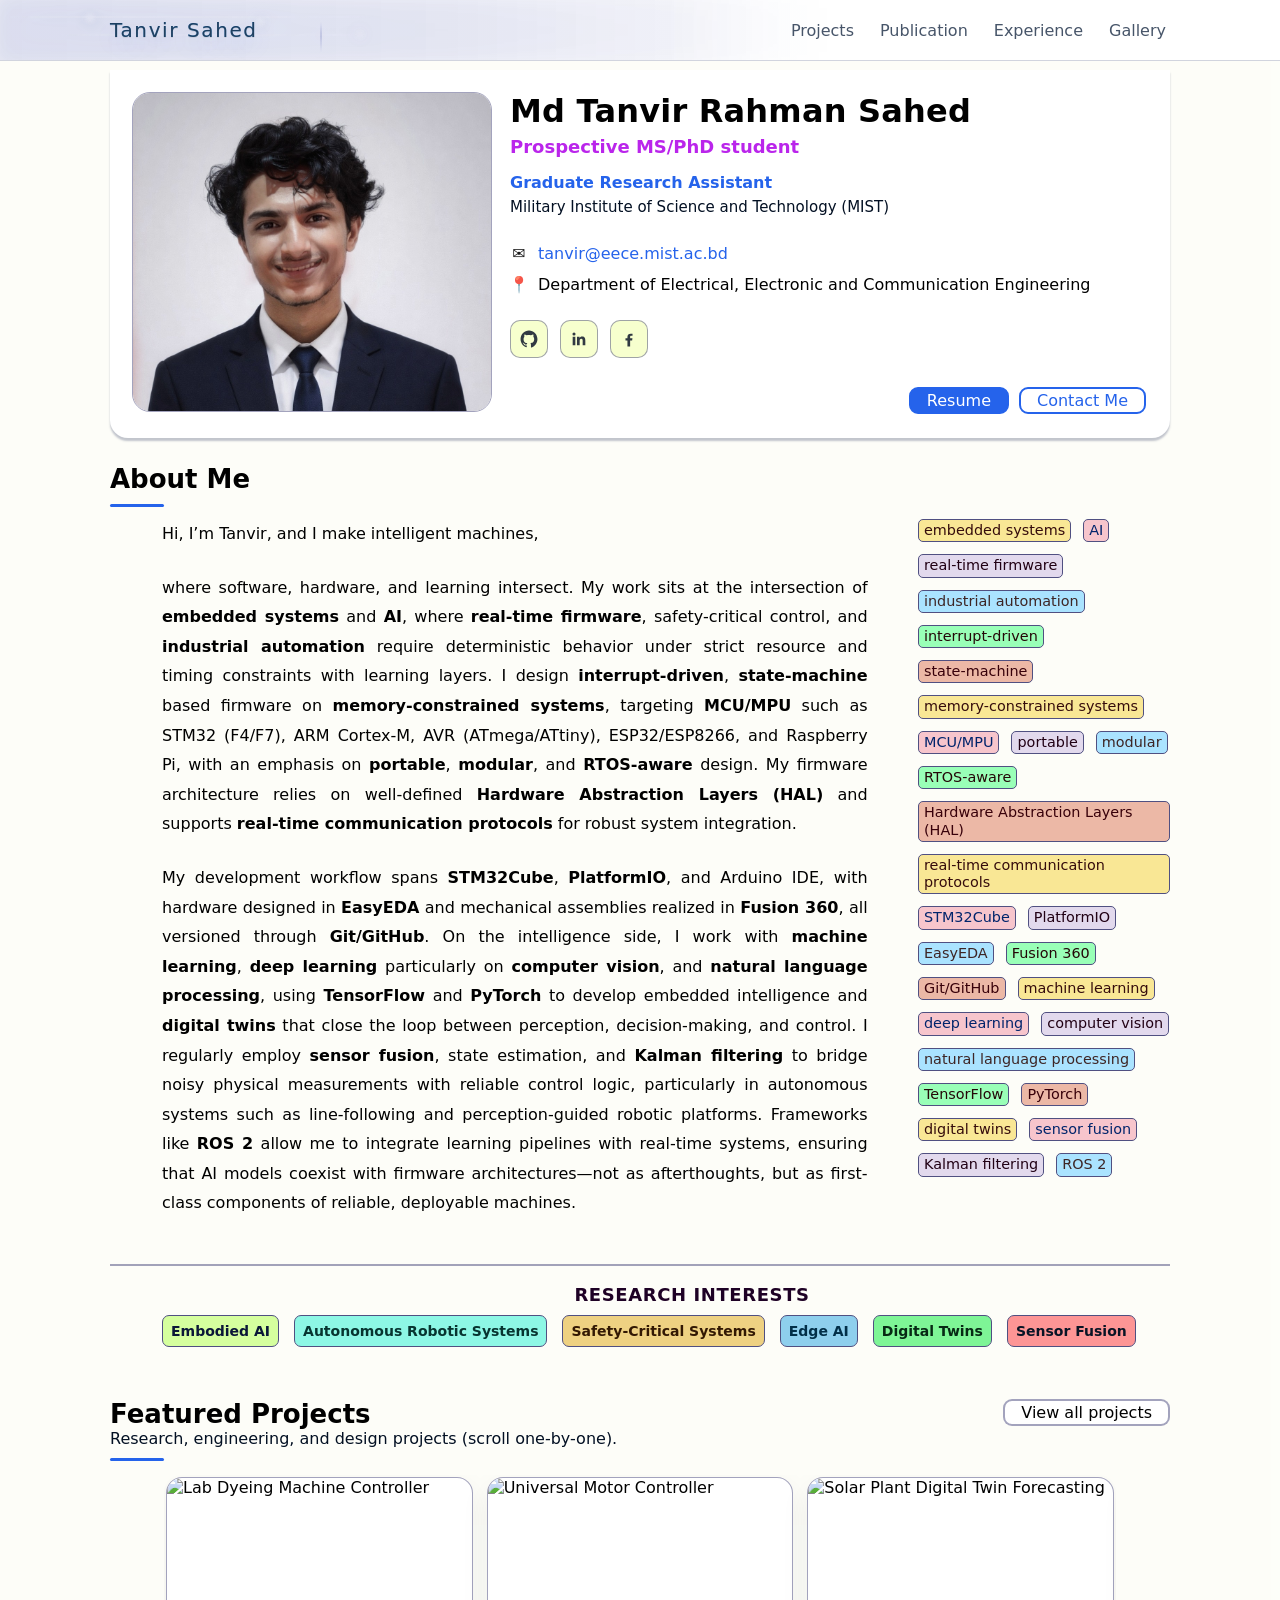
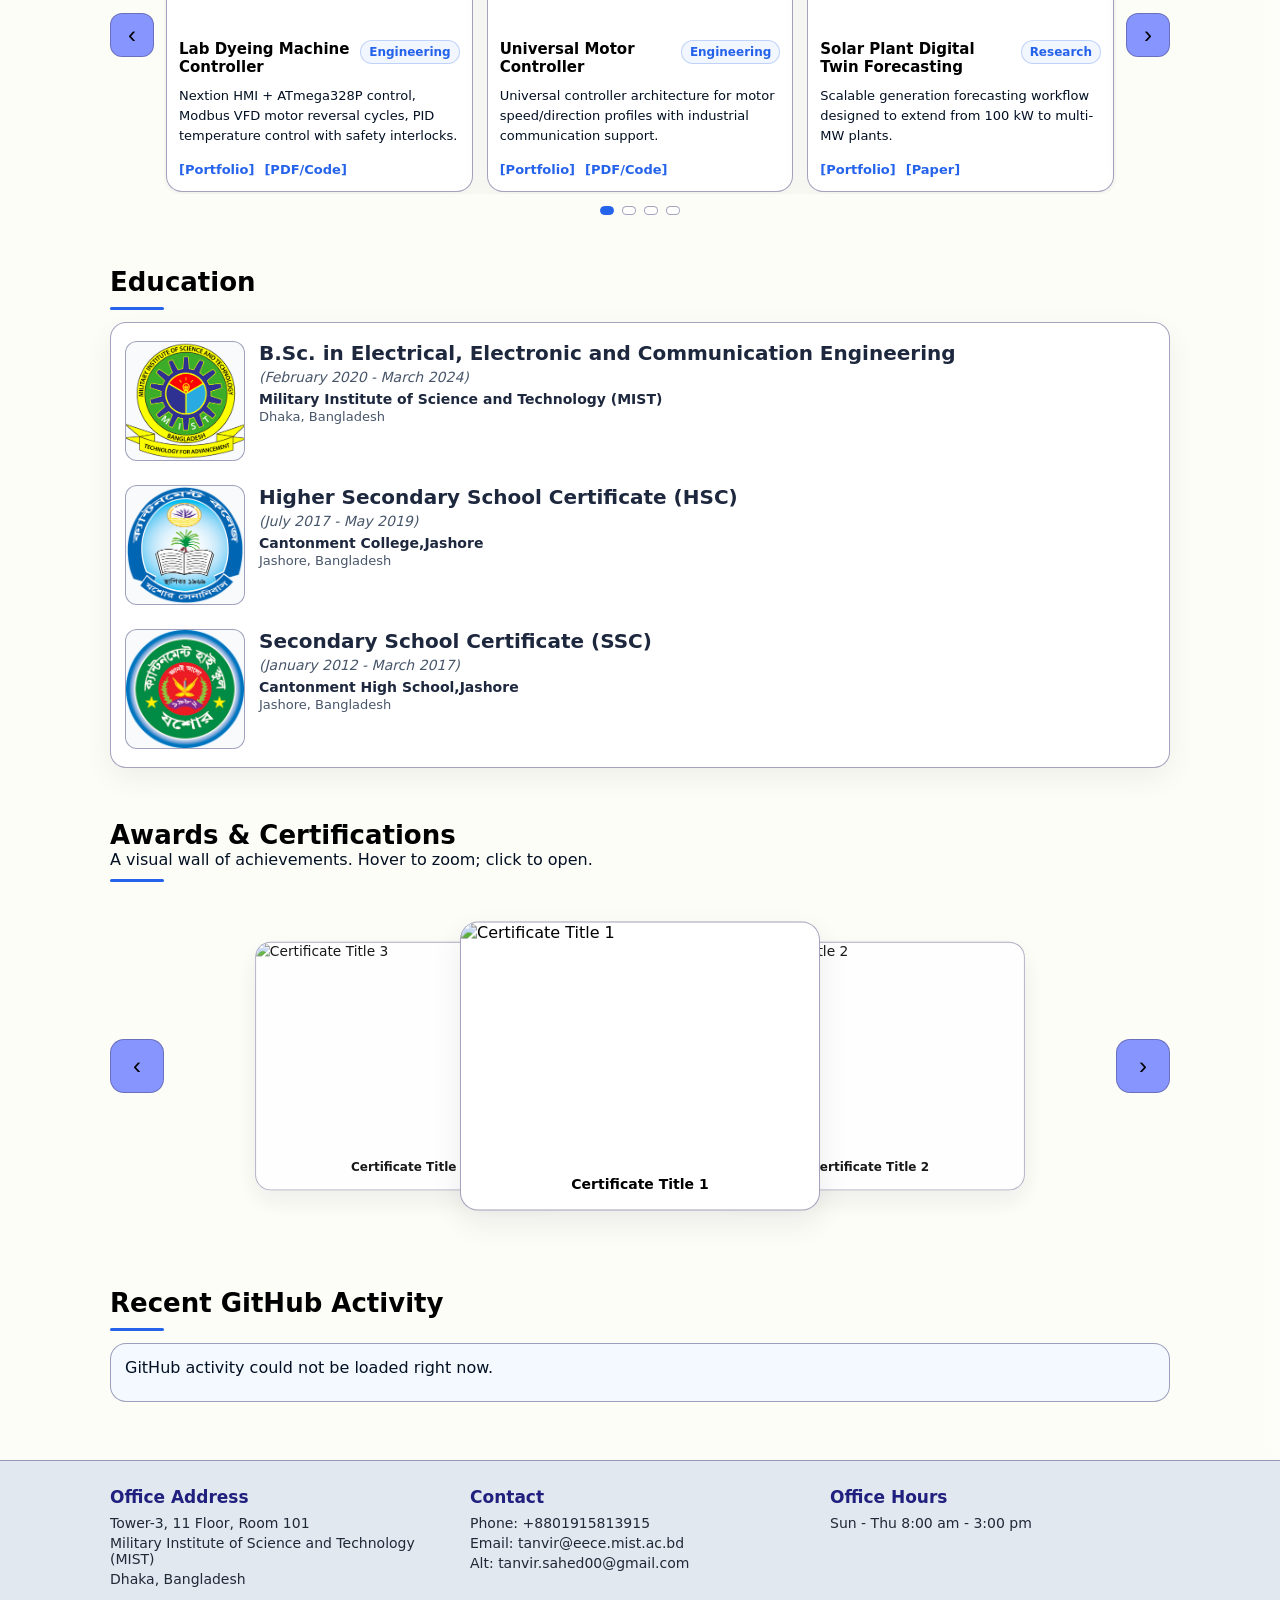
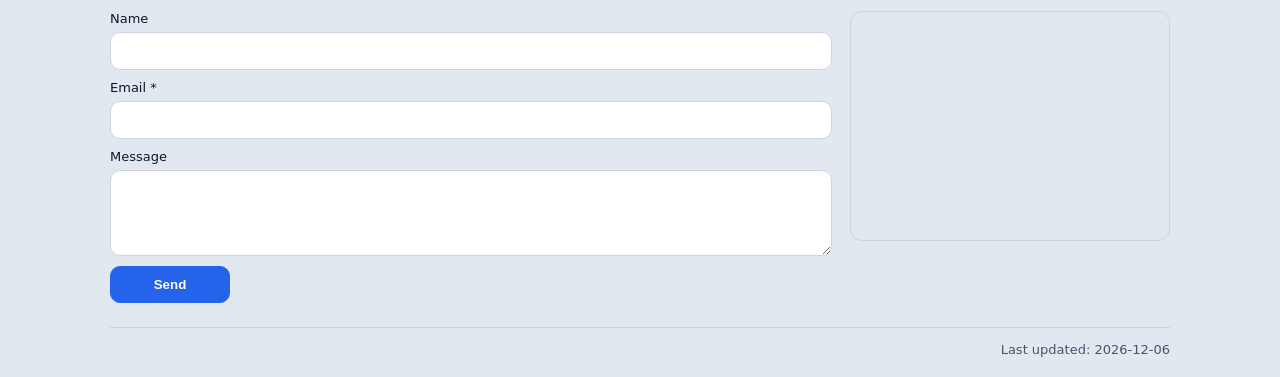
==== docs/index.html @ a4ec6428 "Initial commit from local project" ====
<!doctype html>
<html lang="en">
<head>
  <meta charset="utf-8" />
  <meta name="viewport" content="width=device-width, initial-scale=1" />
  <meta http-equiv="refresh" content="0; url=pages/home/home.html" />
  <title>Home</title>
  <link rel="canonical" href="pages/home/home.html" />
  <script>
    window.location.replace("pages/home/home.html");
  </script>
</head>
<body>
  <p>Redirecting to <a href="pages/home/home.html">Home</a>...</p>
</body>
</html>
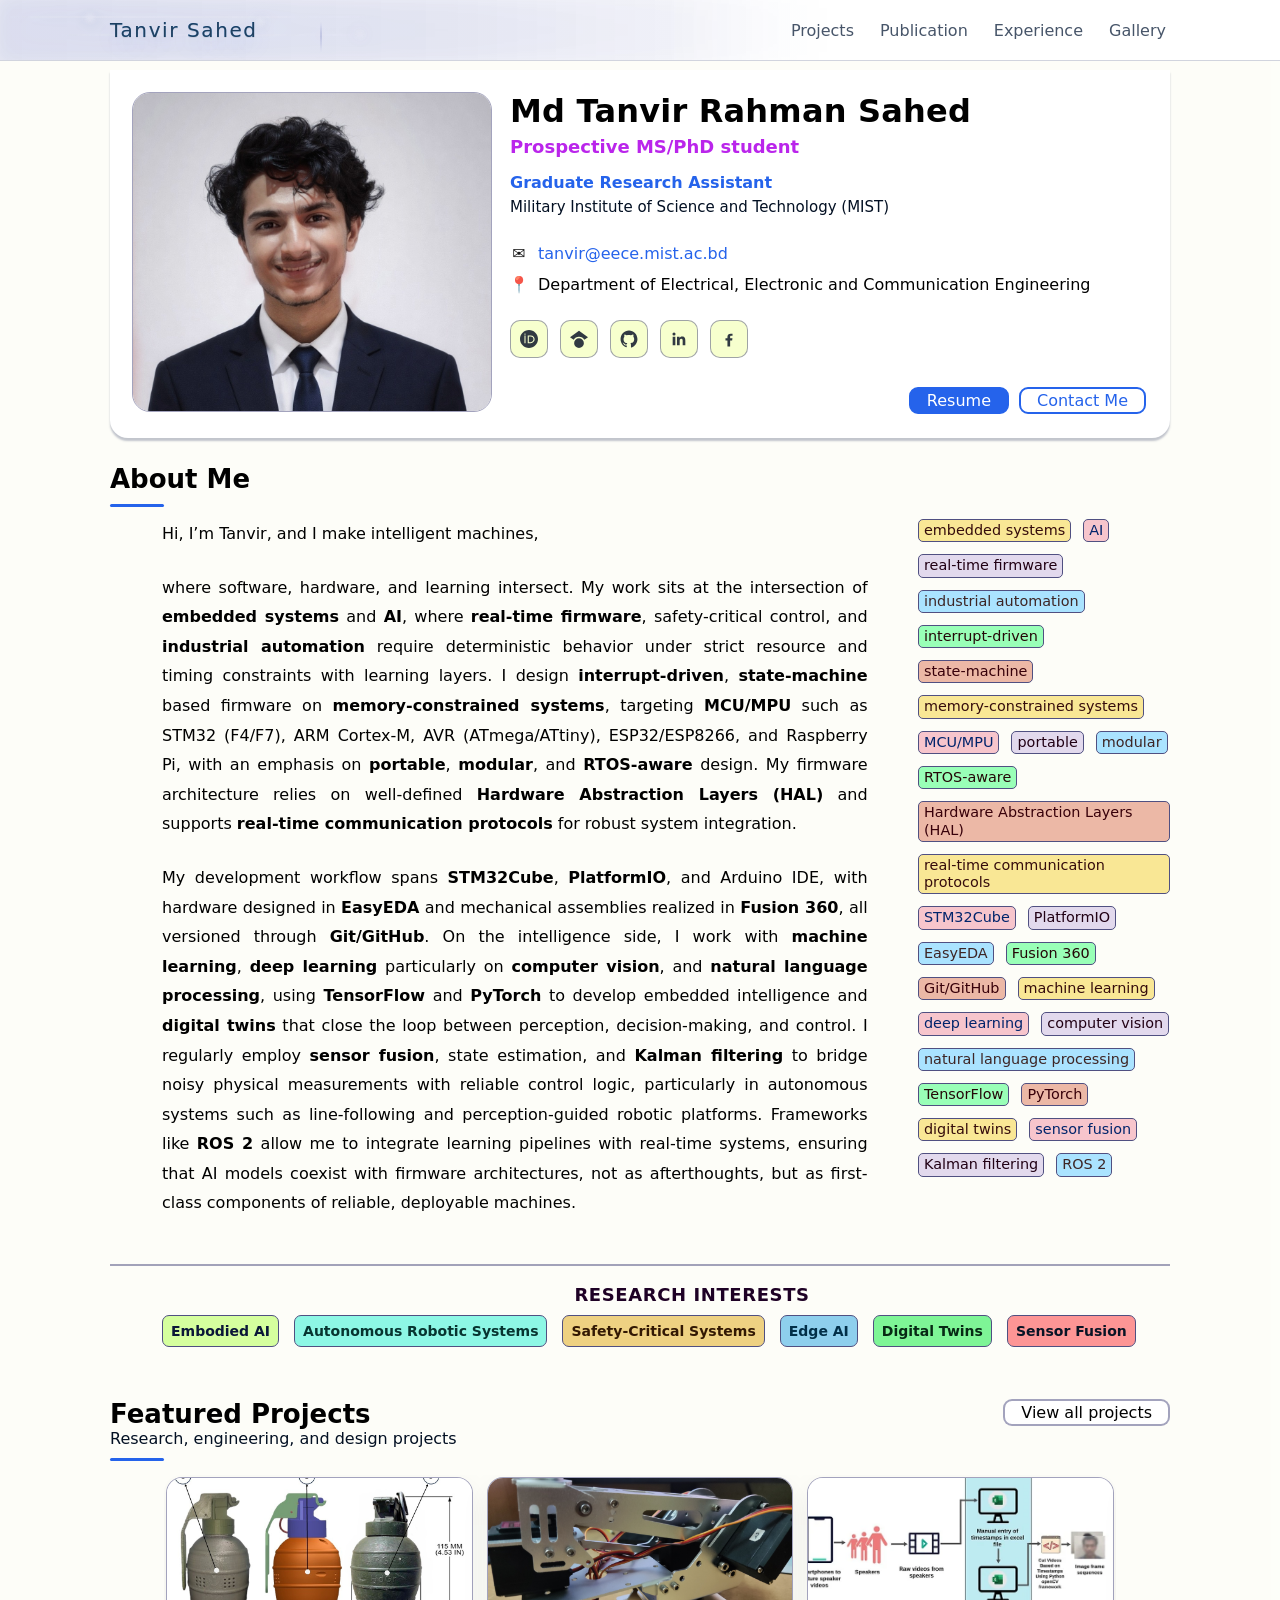
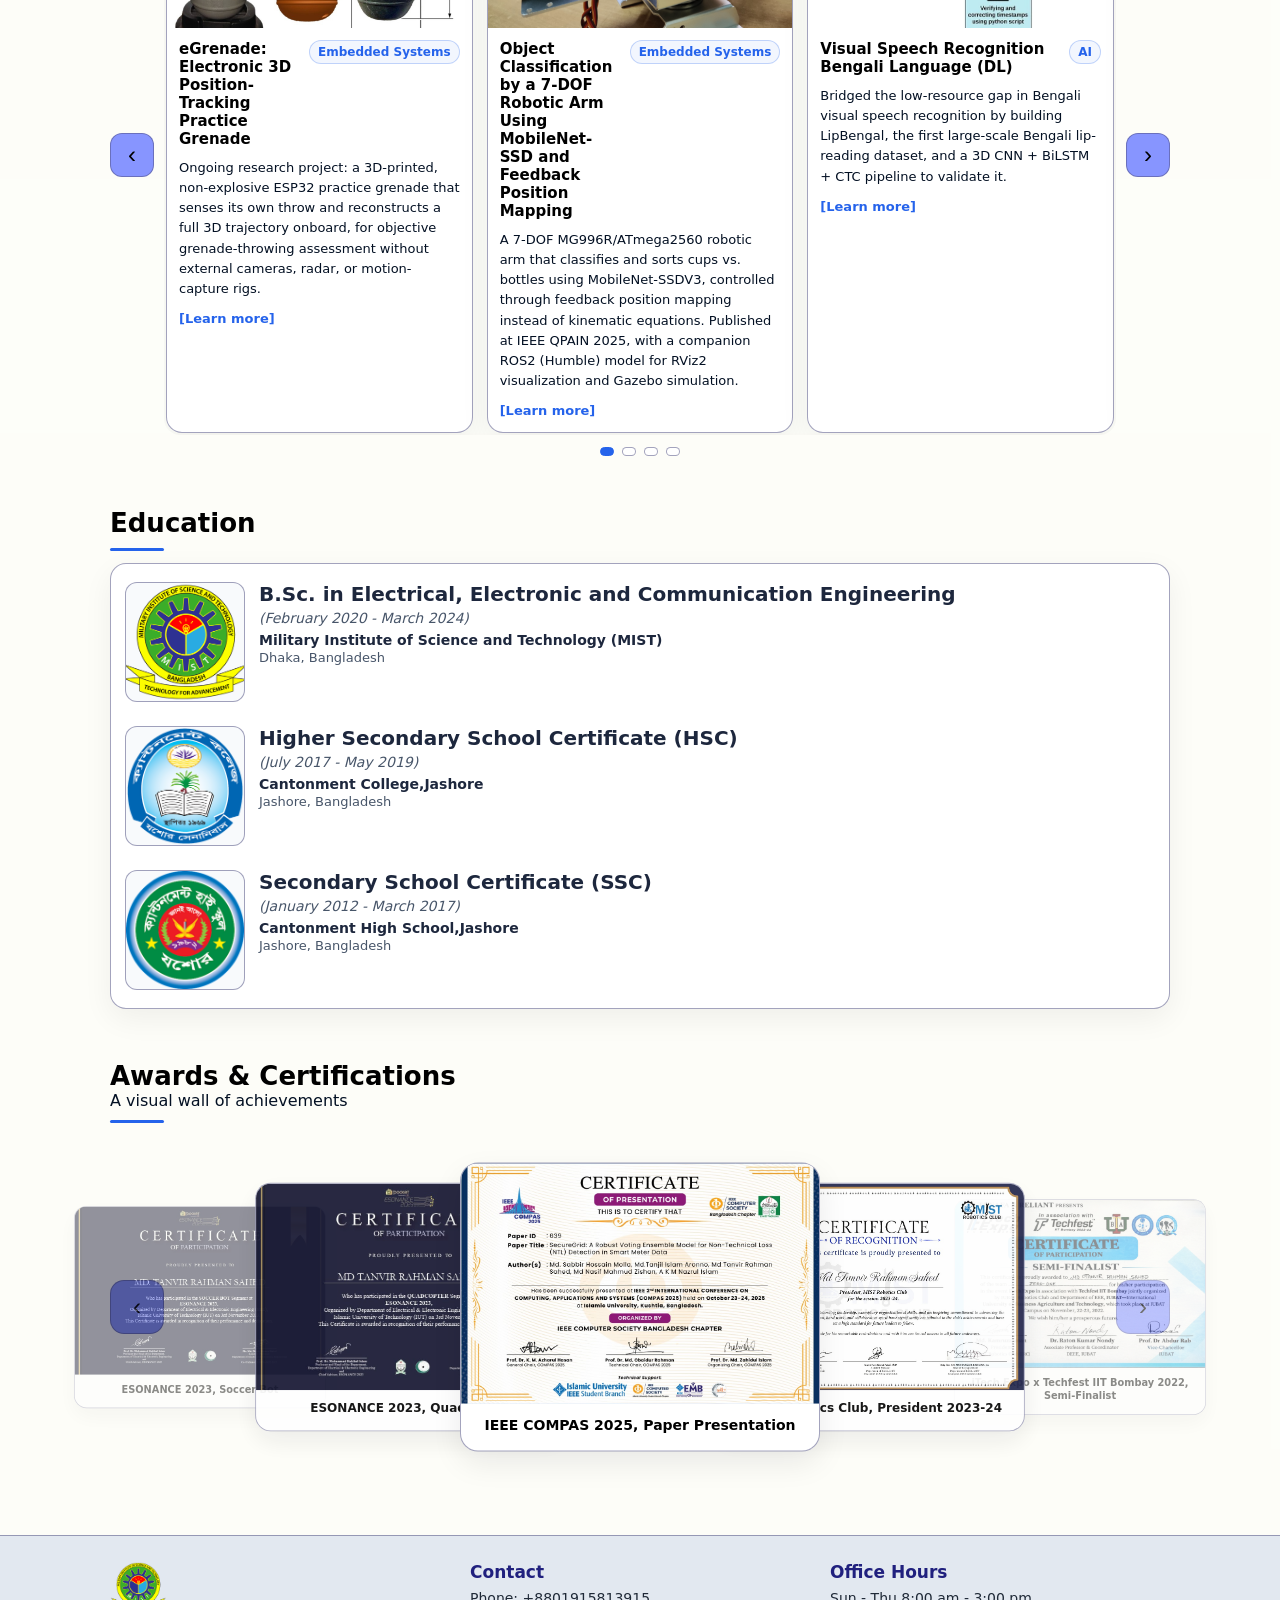
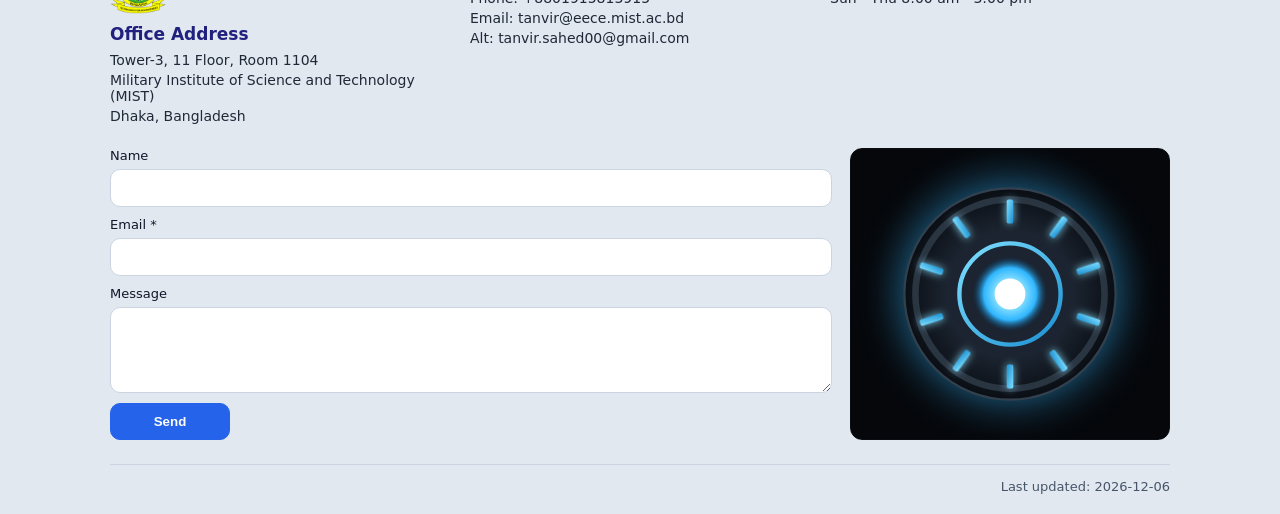
==== commit 78ba0395: "Add SEO metadata, sitemap, researcher profile links, Search Console verification and GA4 hook Co-Aut" ====
--- a/docs/index.html
+++ b/docs/index.html
@@ -3,14 +3,17 @@
 <head>
   <meta charset="utf-8" />
   <meta name="viewport" content="width=device-width, initial-scale=1" />
+  <meta name="google-site-verification" content="0H3QkGzZ6ZYOLQ6S1P4EODVAWgfYTtHIxZfjtrZwwYw" />
   <meta http-equiv="refresh" content="0; url=pages/home/home.html" />
-  <title>Home</title>
-  <link rel="canonical" href="pages/home/home.html" />
+  <title>Md Tanvir Rahman Sahed | Embedded Systems, Robotics and AI Researcher</title>
+  <meta name="description" content="Personal website of Md Tanvir Rahman Sahed (Tanvir Sahed), Graduate Research Assistant at MIST, Dhaka. Embedded systems, robotics and AI." />
+  <link rel="canonical" href="https://tanvirsahed.github.io/Portfolio/pages/home/home.html" />
+  <link rel="icon" href="favicon.svg" type="image/svg+xml" />
   <script>
     window.location.replace("pages/home/home.html");
   </script>
 </head>
 <body>
-  <p>Redirecting to <a href="pages/home/home.html">Home</a>...</p>
+  <p>Redirecting to <a href="pages/home/home.html">Md Tanvir Rahman Sahed's home page</a>...</p>
 </body>
 </html>
